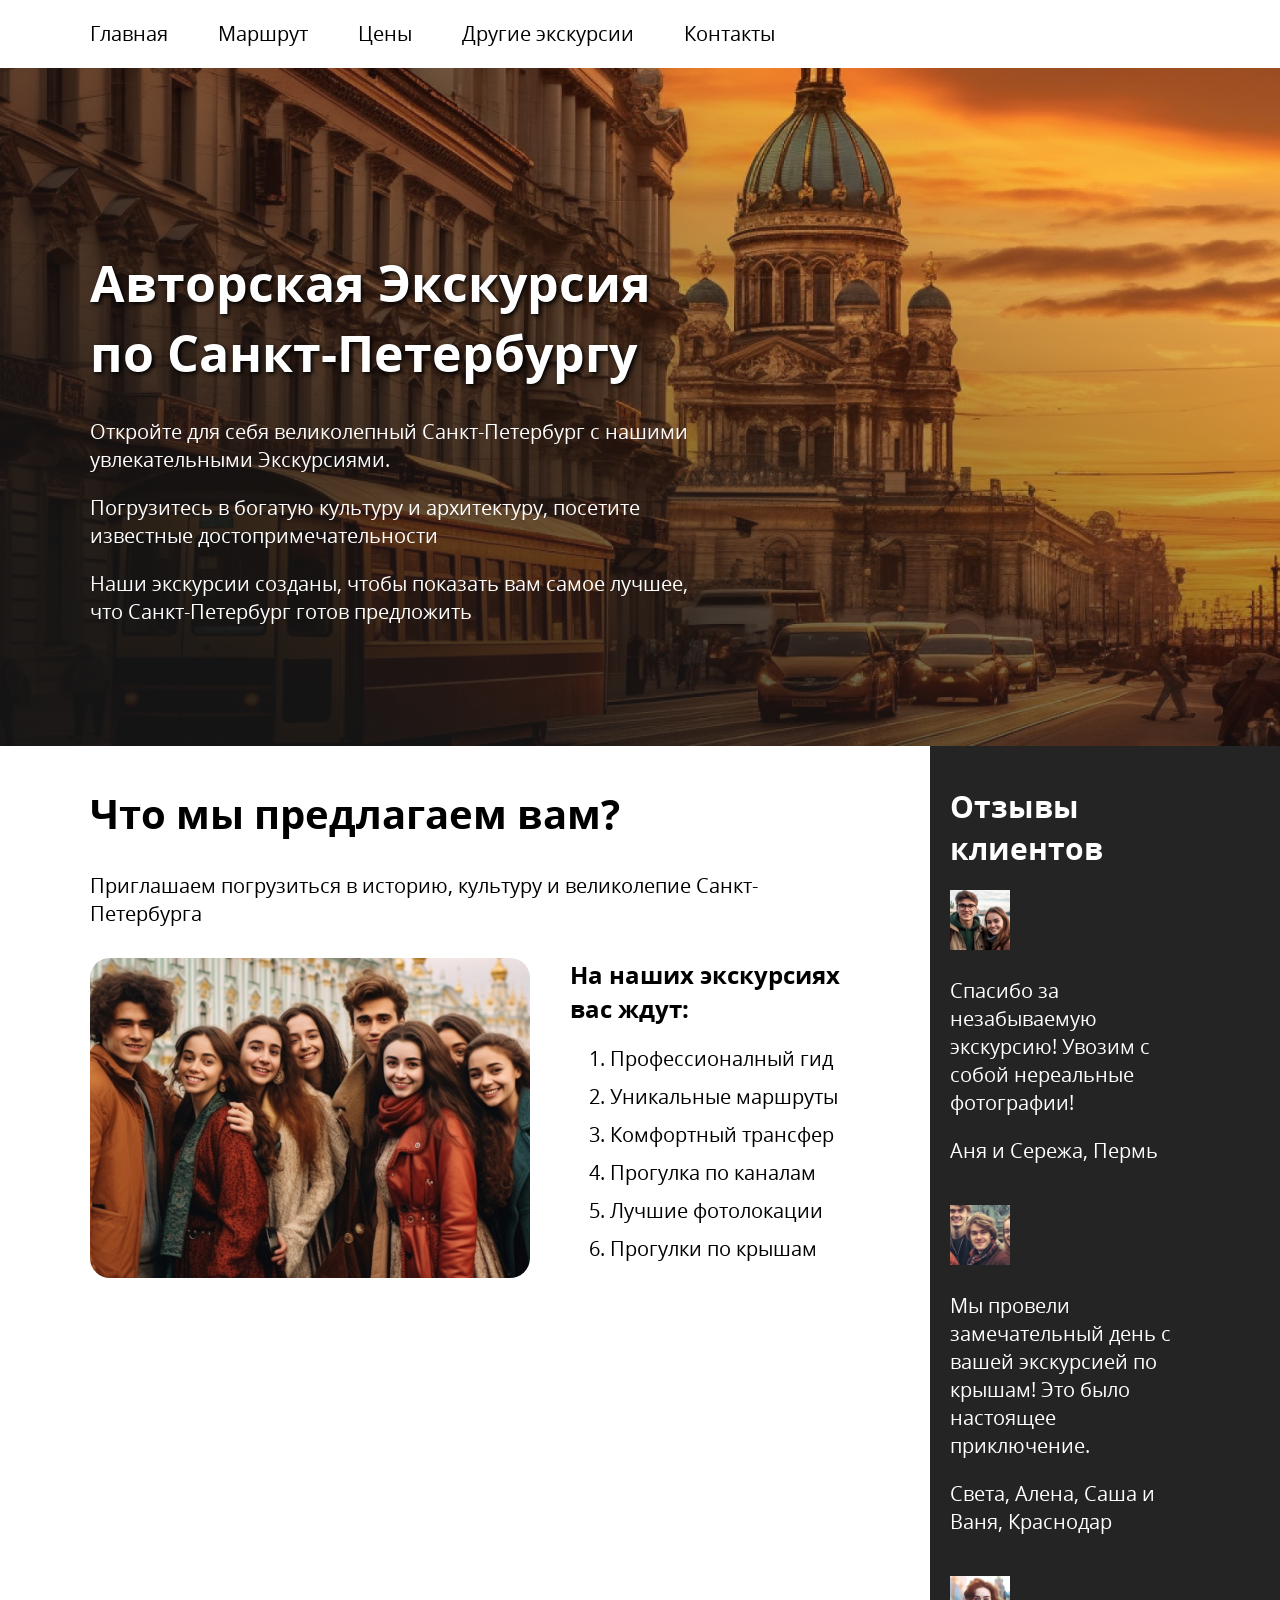
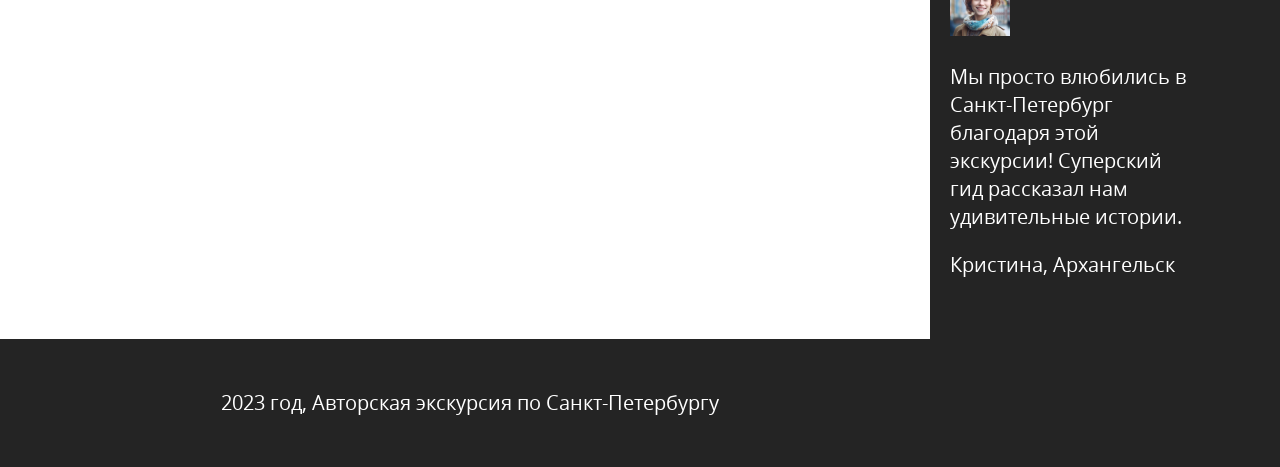
==== docs/index.html @ 26b2e21f "Update index.html" ====
<!DOCTYPE html>
<html lang="ru" class="page">
<head>
  <meta charset="utf-8">
  <meta name="viewport" content="width=device-width, initial-scale=1.0">
  <title>Авторская экскурсия по Санкт-Петербургу</title>
  <link rel="stylesheet" href="./excursion.css">
</head>

<body class="page-body">
  <header class="page-header">
    <div class="container">
      <nav class="navbar">
        <ul class="navbar-list">
          <li class="navbar-item">
            <a class="navbar-link" href="index.html">Главная</a>
          </li>
          <li class="navbar-item">
            <a class="navbar-link" href="route.html">Маршрут</a>
          </li>
          <li class="navbar-item">
            <a class="navbar-link" href="prices.html">Цены</a>
          </li>
          <li class="navbar-item">
            <a class="navbar-link" href="excursions.html">Другие экскурсии</a>
          </li>
          <li class="navbar-item">
            <a class="navbar-link" href="contacts.html">Контакты</a>
          </li>
        </ul>
      </nav>
    </div>
  </header>

  <main>
    <section id="intro" class="intro">
      <div class="container">
        <div class="intro-content">
          <h1 class="intro-title">Авторская Экскурсия по Санкт-Петербургу</h1>
          <div class="intro-text-wrapper">
            <p>Откройте для себя великолепный Санкт-Петербург с нашими увлекательными Экскурсиями.</p>
            <p>Погрузитесь в богатую культуру и архитектуру, посетите известные достопримечательности</p>
            <p>Наши экскурсии созданы, чтобы показать вам самое лучшее, что Санкт-Петербург готов предложить</p>
          </div>
        </div>
      </div>  
    </section>
    
    <div class="page-content">
      <div class="container">
        <div class="page-main-column">
          <!-- Блок: Что мы предлагаем вам? -->
          <section class="page-section program" id="program">
            <h2 class="program-title">Что мы предлагаем вам?</h2>
            <div class="program-text-wrapper">
              <p>Приглашаем погрузиться в историю, культуру и великолепие Санкт-Петербурга</p>
            </div>  
            <div class="program-row">      
              <div class="program-left">
                <div class="program-image-wraper">
                  <img class="program-image" src="images/program.jpg" alt="Молодые люди позируют и улыбаются на фоне Эрмитажа, Санкт-Петербург" width="440" height="321">
                </div>
              </div>
              <div class="program-right">
                <h3 class="program-subtitle">На наших экскурсиях <br> вас ждут:</h3>
                <ol class="program-list">
                  <li>Профессионалный гид</li>
                  <li>Уникальные маршруты</li>
                  <li>Комфортный трансфер</li>
                  <li>Прогулка по каналам</li>
                  <li>Лучшие фотолокации</li>
                  <li>Прогулки по крышам</li>
                </ol>
              </div>
            </div>
          </section>
        </div>
        
        <aside class="sidebar">
          <h2 class="sidebar-title">Отзывы клиентов</h2>
          <ul class="sidebar-list">
            <li>
              <div class="reviews-item-sidebar">
                <div class="reviews-item-sidebar-image">
                  <img src="images/reviews-1.jpg" alt="Аня и Сережа" width="60" height="60">
                </div>
                <div class="reviews-item-sidebar-content">
                  <p class="reviews-sidebar-text">Спасибо за незабываемую экскурсию! Увозим с собой нереальные фотографии!</p>
                  <p class="reviews-sidebar-author">Аня и Сережа, Пермь</p>
                </div>
              </div>
            </li>
            <li>
              <div class="reviews-item-sidebar">
                <div class="reviews-item-sidebar-image">
                  <img src="images/reviews-2.jpg" alt="Света, Алена, Саша и Ваня" width="60" height="60">
                </div>
                <div class="reviews-item-sidebar-content">
                  <p class="reviews-sidebar-text">Мы провели замечательный день с вашей экскурсией по крышам! Это было настоящее приключение.</p>
                  <p class="reviews-sidebar-author">Света, Алена, Саша и Ваня, Краснодар</p>
                </div>
              </div>
            </li>
            <li>
              <div class="reviews-item-sidebar">
                <div class="reviews-item-sidebar-image">
                  <img src="images/reviews-3.jpg" alt="Кристина" width="60" height="60">
                </div>
                <div class="reviews-item-sidebar-content">
                  <p class="reviews-sidebar-text">Мы просто влюбились в Санкт-Петербург благодаря этой экскурсии! Суперский гид рассказал нам удивительные истории.</p>
                  <p class="reviews-sidebar-author">Кристина, Архангельск</p>
                </div>
              </div>
            </li>
          </ul>
        </aside>
      </div>
    </div>
  </main>
  
  <footer class="page-footer">
    <div class="container">
      <p class="copyright">2023 год, Авторская экскурсия по Санкт-Петербургу</p>
    </div>
  </footer>
</body>
</html>
---- docs/excursion.css ----
@font-face {
    font-family: "Open Sans";
    font-style: normal;
    font-weight: 400;
    font-display: swap;
    src: url("./шрифты/OpenSans-Regular.woff") format(woff);
}

@font-face {
    font-family: "Open Sans";
    font-style: normal;
    font-weight: 700;
    font-display: swap;
    src: url("./шрифты/OpenSans-Bold.woff") format(woff);
}


.page {
    height: 100%;
}

.page-body {
    min-height: 100%;
    margin: 0;
    font-family: "Open Sans", sans-serif;
    font-size: 20px;
    line-height: 1.4;
    color: #000;
}

.container {
    width: 1200px;
    margin: 0 auto;
    padding: 0 50px;
    box-sizing: border-box;
}


.page-header {
    padding: 20px 0;
}


.navbar-list {
    display: flex;
    align-items: center;
    flex-wrap: wrap;
    margin: 0;
    padding: 0;
    list-style: none;
}

.navbar-item:not(:last-child) {
    margin-right: 50px;
}

.navbar-link {
    color: #000000;
    text-decoration: none;
}

.navbar-link:hover {
    opacity: 0.5;
}

.intro{
    min-height: 610px;
    background-image: url("./images/intro.png");
    background-size: cover;
    background-position: center;
    background-color: #242424;
    color: #fff;
    padding-top: 180px;
    padding-bottom: 120px;
    box-sizing: border-box;
}

.intro .container {
    padding-right: 550px;
}

.intro-title{
    margin: 0;
    margin-bottom: 30px;
    font-size: 50px;
    font-weight: bold;
    text-shadow: 2px 2px 4px #000000;
}

.intro-text-wrapper p{
    margin: 0;
}

.intro-text-wrapper p:not(:last-child) {
    margin-bottom: 20px;
}

.page-content{
    background-image: linear-gradient(90deg, #fff 50%, #242424 50%);
}

.page-content.container {
    display: grid;
    grid-template-columns: 1fr 260px;
}

.page-main-column {
    background-color: #fff;
}

.page-section {
    position: relative;
    padding: 40px 80px 40px 0;
}

.page-section-with-bg::before {
    content: "";
    position: absolute;
    top: 0;
    right: 0;
    bottom: 0;
    width: 9999px;
    background-color: #f2f2f2;

}

.program-title{
    margin: 0;
    margin-bottom: 30px;
    font-size: 40px;
    font-weight: 700;
}

.program-text-wrapper p{ 
    margin: 0;
}

.program-text-wrapper p:not(:last-child) {
    margin-bottom: 10px;
}

.program-row {
    display: grid;
    grid-template-columns: 440px 1fr;
    gap: 40px;
    margin-top: 30px;
}

.program-image-wraper{
    width: 100%;
    height: 320px;
    border-radius: 20px; 
    overflow: hidden;
}

.program-image{
    display: block;
    width: 100%;
    height: 100%;
    object-fit: cover;
}

.program-subtitle{
    margin: 0;
    margin-bottom: 20px;
    font-size: 24px;
}

.program-list {
    margin: 0;
}

.program-list li {
    margin-bottom: 10px;
}

.auditory {
    position: relative;
    background-color: #f2f2f2;
}

.auditory.content {
    position: relative;
    z-index: 1;
}

.auditory-title{
    margin: 0;
    margin-bottom: 30px;
    font-size: 40px;
    font-weight: 700;
}

.auditory-top {
    display: grid;
    grid-template-columns: repeat(3,1fr);
    gap: 20px;
}

.auditory-image-wrapper {
    height: 160px;
    border-radius: 20px;
    overflow: hidden;
}

.auditory-image{
    display: block;
    width: 100%;
    height: 100%;
    object-fit: cover;
}

.auditory-bottom {
    margin-top: 30px;
}

.auditory-list {
    margin: 0;
    display: grid;
    grid-template-columns: 1fr 1fr;
    row-gap: 5px;
    column-gap: 20px;
}

.price-title{
    margin: 0;
    margin-bottom: 30px;
    font-size: 40px;
    font-weight: 700;
}


.prices-text-wrapper p{
    margin: 0;
}

.prices-text-wrapper p:not(:last-child) {
    margin-bottom: 10px;
}

.prices-table {
    width: 100%; 
    margin-top: 30px;
    border-collapse: collapse;
}

.prices-table th{
    padding: 20px;
    background-color: #242424;
    font-weight: 700;
    color: #fff;
    text-align: left;
}

.prices-table td{
    padding: 20px;
    font-size: 16px;
}

.prices-table tr:nth-child(odd) td{
    background-color: #f2f2f2;
}

.prices-table th:first-child,
.prices-table td:first-child {
    border-radius: 15px 0 0 15px;
}

.prices-table th:last-child,
.prices-table td:last-child{
    border-radius: 0 15px 15px 0;
}

.prices-caption{
    margin-top: 10px;
    font-size: 14px;
    color: #9d9d9d;
}

.services-content {
    position: relative;
    z-index: 1;
}

.service-title{
    margin: 0;
    margin-bottom: 30px;
    font-size: 40px;
    font-weight: 700;
}

.services-text p{
    margin: 0;
}

.services-text p:not(:last-child) {
    margin-bottom: 10px;
}

.service-row{
    display:grid;
    grid-template-columns: 1fr 250px;
    gap: 40px;
    margin-top: 30px;
}

.services-list {
    margin: 0;
    padding: 0;
    list-style-type: none;
}

.service-list label{
    font-size: 16px;
}

.service-right {
    display: flex;
    flex-direction: column;
}

.service-price {
    margin-top: auto;
    padding: 20px;
    border-radius: 15px;
    background-color: #242424;
    color: #fff;
    font-size: 20px;
    font-weight: 700;
    white-space: nowrap;
}

.page-section.reviews {
    padding-bottom: 0;
    margin-bottom: 20px;
}

.reviews-title {
    margin-top: 0px;
    margin-bottom: 30px;
    font-size: 40px;
    font-weight: 700;
}

.reviews-item {
    display: grid;
    grid-template-columns: 150px 1fr;
    gap: 40px;
    padding: 20px 80px 20px 40px;
    border-radius: 20px;
    background-color: #f8f8f8;
}

.reviews-item:not(:last-child) {
    margin-bottom: 20px ;
}

.reviews-item-image-wrapper {
    width: 150px;
    height: 150px;
    border-radius: 50%;
    overflow: hidden;
}

.reviews-item-content {
    align-self: center;
}

.reviews-item-img{
    display: block;  
    width: 100%;
    height: 100%;
    object-fit: cover;
}

.reviews-item-text-wrapper {
    margin: 16px;
}

.reviews-item-text-wrapper p{
    margin: 0;
}

.reviews-item-text-wrapper p:not(:last-child) {
    margin-bottom: 10px;
}

.reviews-item-author {
    margin-top: 20px;
    font-size: 16px;
}

.page-section.contacts {
    padding-top: 0;
    padding-bottom: 80px;
}

.contacts-content {
    padding: 20px 280px 20px 40px;
    border-radius: 20px;
    background-color: #f8f8f8;
}

.contacts-text-wrapper {
    font-size: 16px;
}

.contacts-text-wrapper p{
    margin: 0;
}

.contacts-text-wrapper p:not(:last-child) {
    margin-bottom: 10px;
}

.contacts-form-bottom {
    display: flex;
    justify-content: space-between;
    align-items: center;
    margin-top: 30px;
}

.contacts-tariff-label {
    font-weight: 700;
}

.contacts-address {
    margin-top: 40px;
    font: inherit;
}

.contacts-btn {
    position: relative;
    display: flex;
    justify-content: space-between;
    padding: 20px 40px;
    padding-right: 80px;
    border-radius: 15px;
    background-color: #242424;
    color:#fff;
    font-size: 40px;
    font-weight: 700;
    text-decoration: none;
}

.contacts-btn::after {
    content: "";
    position: absolute;
    top: 30px;
    right: 40px;
    width: 40px;
    height: 40px;
    background-image: url(./images/telegram.svg);
    background-repeat: no-repeat;
    background-size: contain;
    background-position: center;
}

.contacts-btn:hover  {
    color:rgba(255,255, 255, 0.5);
}

.contacts-btn:hover::after {
    opacity: 0.5;
}

.sidebar {
    padding: 40px 0 40px 20px ;
    background-color: #242424;
    color:#fff;
}

.sidebar-title {
    margin: 0;
    margin-bottom: 20px;
    font-size: 30px;
    font-weight: 700;
}

.sidebar-list {
    margin: 0;
    padding: 0;
    list-style-type: none;
}

.sidebar li:not(:last-child) {
    margin-bottom: 40px;
}


.card-image-link {
    display: block;
    width: 100%;
    height: 160px;
    border-radius: 20px;
    overflow: hidden;
}

.card-image-link:hover {
    opacity: 0.5;
}

.sidebar-img{
    display: block;
    width: 100%;
    height: 100%;
    object-fit: cover;
}

.card-image-title {
    margin: 0;
    margin-top: 10px;
    font-size: 16px;
    font-weight: 400;
}

.card-image-title a {
    color: inherit;
    text-decoration: none;
}

.card-image-title a:hover {
    opacity: 0.5;
}

.page-footer {
    padding: 30px 0;
    background-color: #242424;
    color: #fff;
}

.page-footer .container {
    padding-right: 390px ;
}

.copyright {
    text-align: center;
}
.page-content .container {
    display: grid;
    grid-template-columns: 1fr 260px;
}

.auditory-content {
    position: relative;
    z-index: 1;
}

.services-row {
    display: grid;
    grid-template-columns: 1fr 250px;
    gap: 40px;
    margin-top: 30px;
}

.services-right {
    display: flex;
    flex-direction: column;
}

.services-price {
    margin-top: auto;
    padding: 20px;
    border-radius: 15px;
    background-color: #242424;
    color: #fff;
    font-size: 20px;
    font-weight: 700;
    white-space: nowrap;
}

.contacts-title {
    margin: 0;
    margin-bottom: 20px;
    font-size: 40px;
    font-weight: 700;
}

/* Стили для блока excursion-route (добавляем!) */
.excursion-route {
    position: relative;
    background-color: #f2f2f2;
}

.excursion-route-content {
    position: relative;
    z-index: 1;
}

.excursion-route-title {
    margin: 0;
    margin-bottom: 30px;
    font-size: 40px;
    font-weight: 700;
}

.excursion-route-description {
    margin-bottom: 30px;
}

.excursion-route-description p {
    margin: 0;
}

.excursion-route-list {
    margin: 0;
    padding-left: 20px;
}

.excursion-route-list li {
    margin-bottom: 15px;
    font-size: 16px;
    line-height: 1.4;
}

.excursion-route-list li strong {
    font-size: 18px;
}
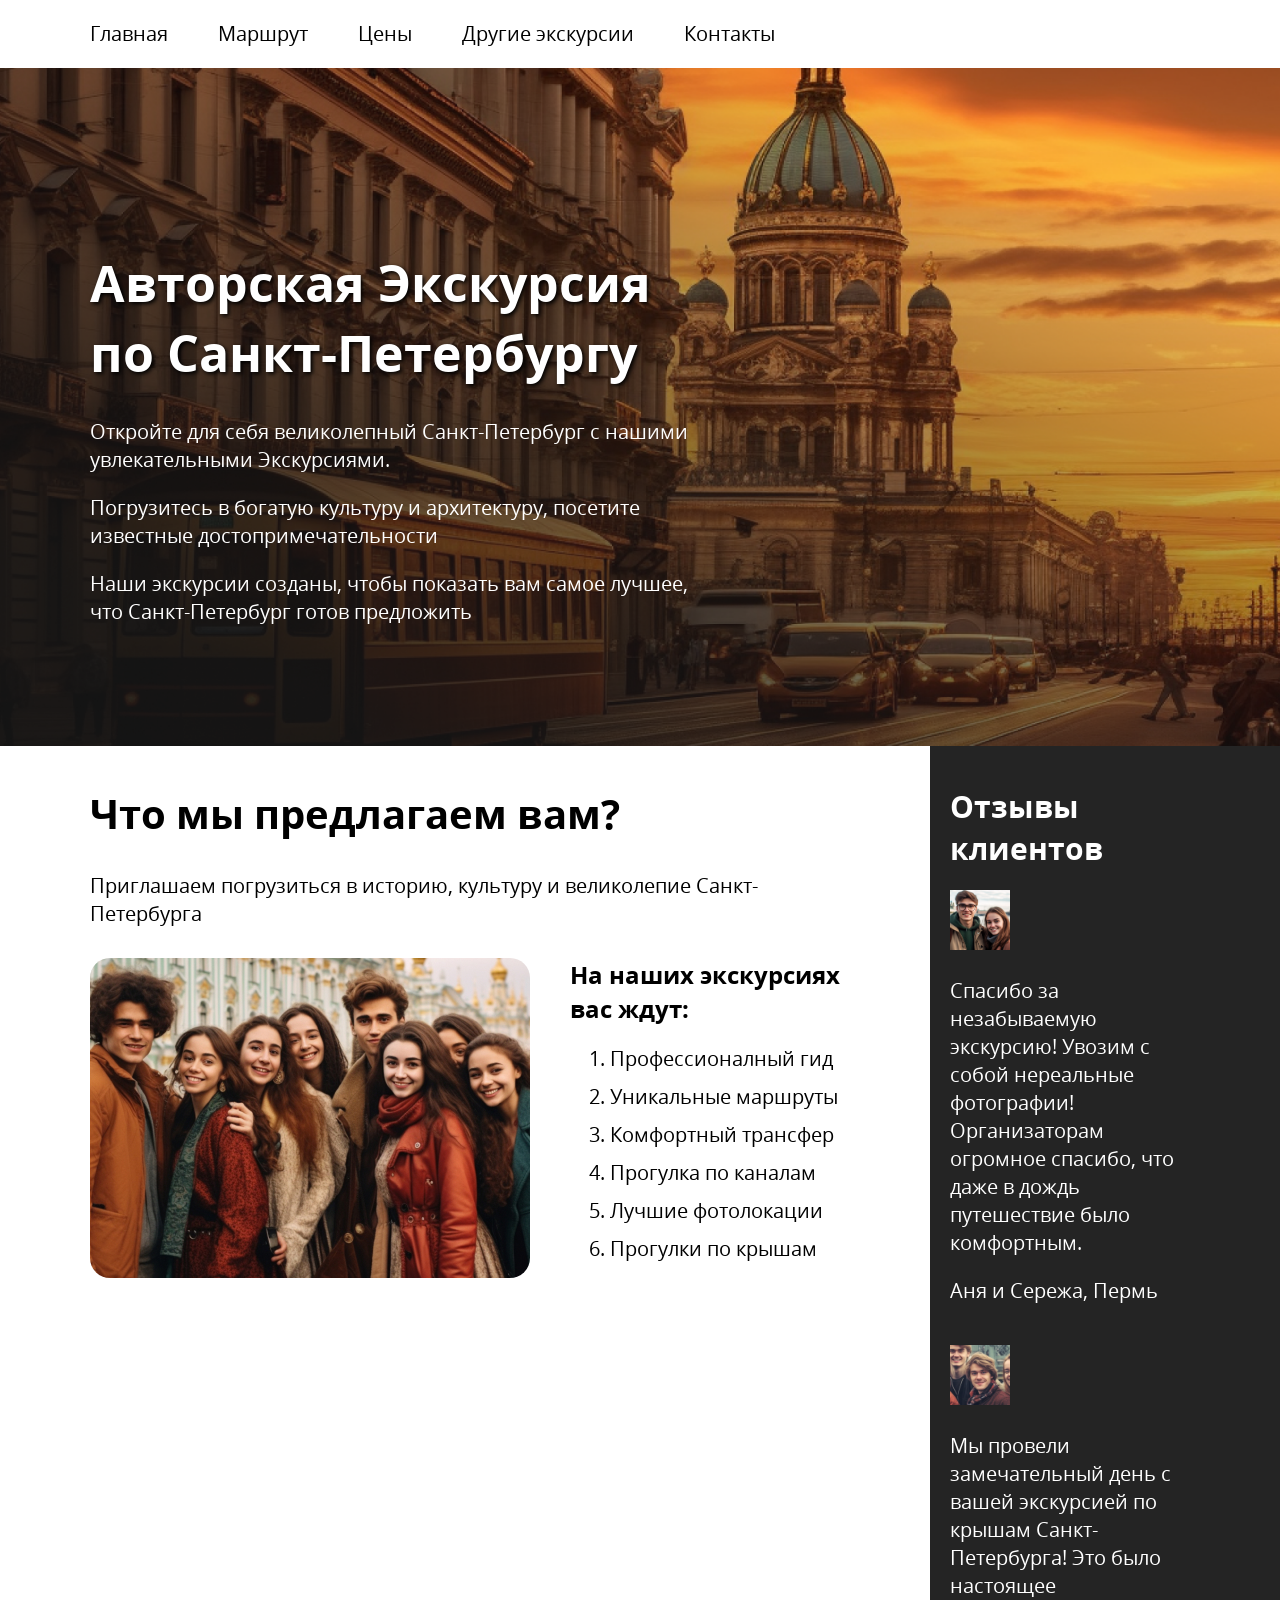
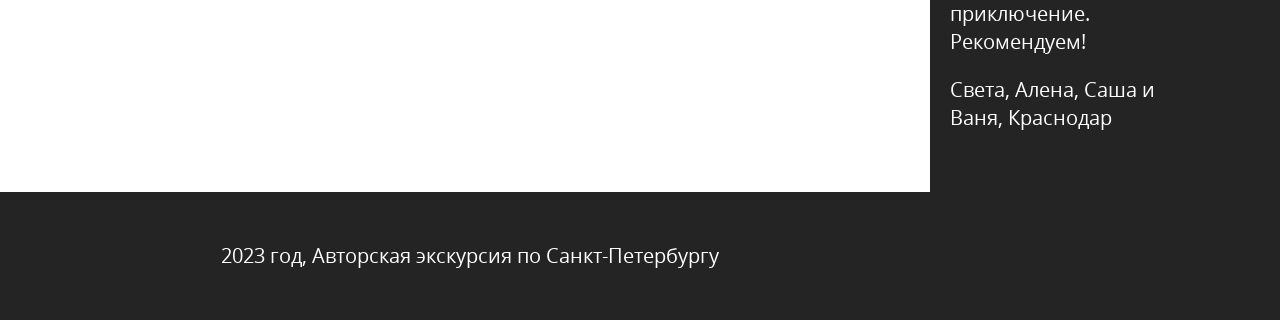
==== commit 31421cab: "Update index.html" ====
--- a/docs/index.html
+++ b/docs/index.html
@@ -49,7 +49,6 @@
     <div class="page-content">
       <div class="container">
         <div class="page-main-column">
-          <!-- Блок: Что мы предлагаем вам? -->
           <section class="page-section program" id="program">
             <h2 class="program-title">Что мы предлагаем вам?</h2>
             <div class="program-text-wrapper">
@@ -85,7 +84,7 @@
                   <img src="images/reviews-1.jpg" alt="Аня и Сережа" width="60" height="60">
                 </div>
                 <div class="reviews-item-sidebar-content">
-                  <p class="reviews-sidebar-text">Спасибо за незабываемую экскурсию! Увозим с собой нереальные фотографии!</p>
+                  <p class="reviews-sidebar-text">Спасибо за незабываемую экскурсию! Увозим с собой нереальные фотографии! Организаторам огромное спасибо, что даже в дождь путешествие было комфортным.</p>
                   <p class="reviews-sidebar-author">Аня и Сережа, Пермь</p>
                 </div>
               </div>
@@ -96,19 +95,8 @@
                   <img src="images/reviews-2.jpg" alt="Света, Алена, Саша и Ваня" width="60" height="60">
                 </div>
                 <div class="reviews-item-sidebar-content">
-                  <p class="reviews-sidebar-text">Мы провели замечательный день с вашей экскурсией по крышам! Это было настоящее приключение.</p>
+                  <p class="reviews-sidebar-text">Мы провели замечательный день с вашей экскурсией по крышам Санкт-Петербурга! Это было настоящее приключение. Рекомендуем!</p>
                   <p class="reviews-sidebar-author">Света, Алена, Саша и Ваня, Краснодар</p>
-                </div>
-              </div>
-            </li>
-            <li>
-              <div class="reviews-item-sidebar">
-                <div class="reviews-item-sidebar-image">
-                  <img src="images/reviews-3.jpg" alt="Кристина" width="60" height="60">
-                </div>
-                <div class="reviews-item-sidebar-content">
-                  <p class="reviews-sidebar-text">Мы просто влюбились в Санкт-Петербург благодаря этой экскурсии! Суперский гид рассказал нам удивительные истории.</p>
-                  <p class="reviews-sidebar-author">Кристина, Архангельск</p>
                 </div>
               </div>
             </li>
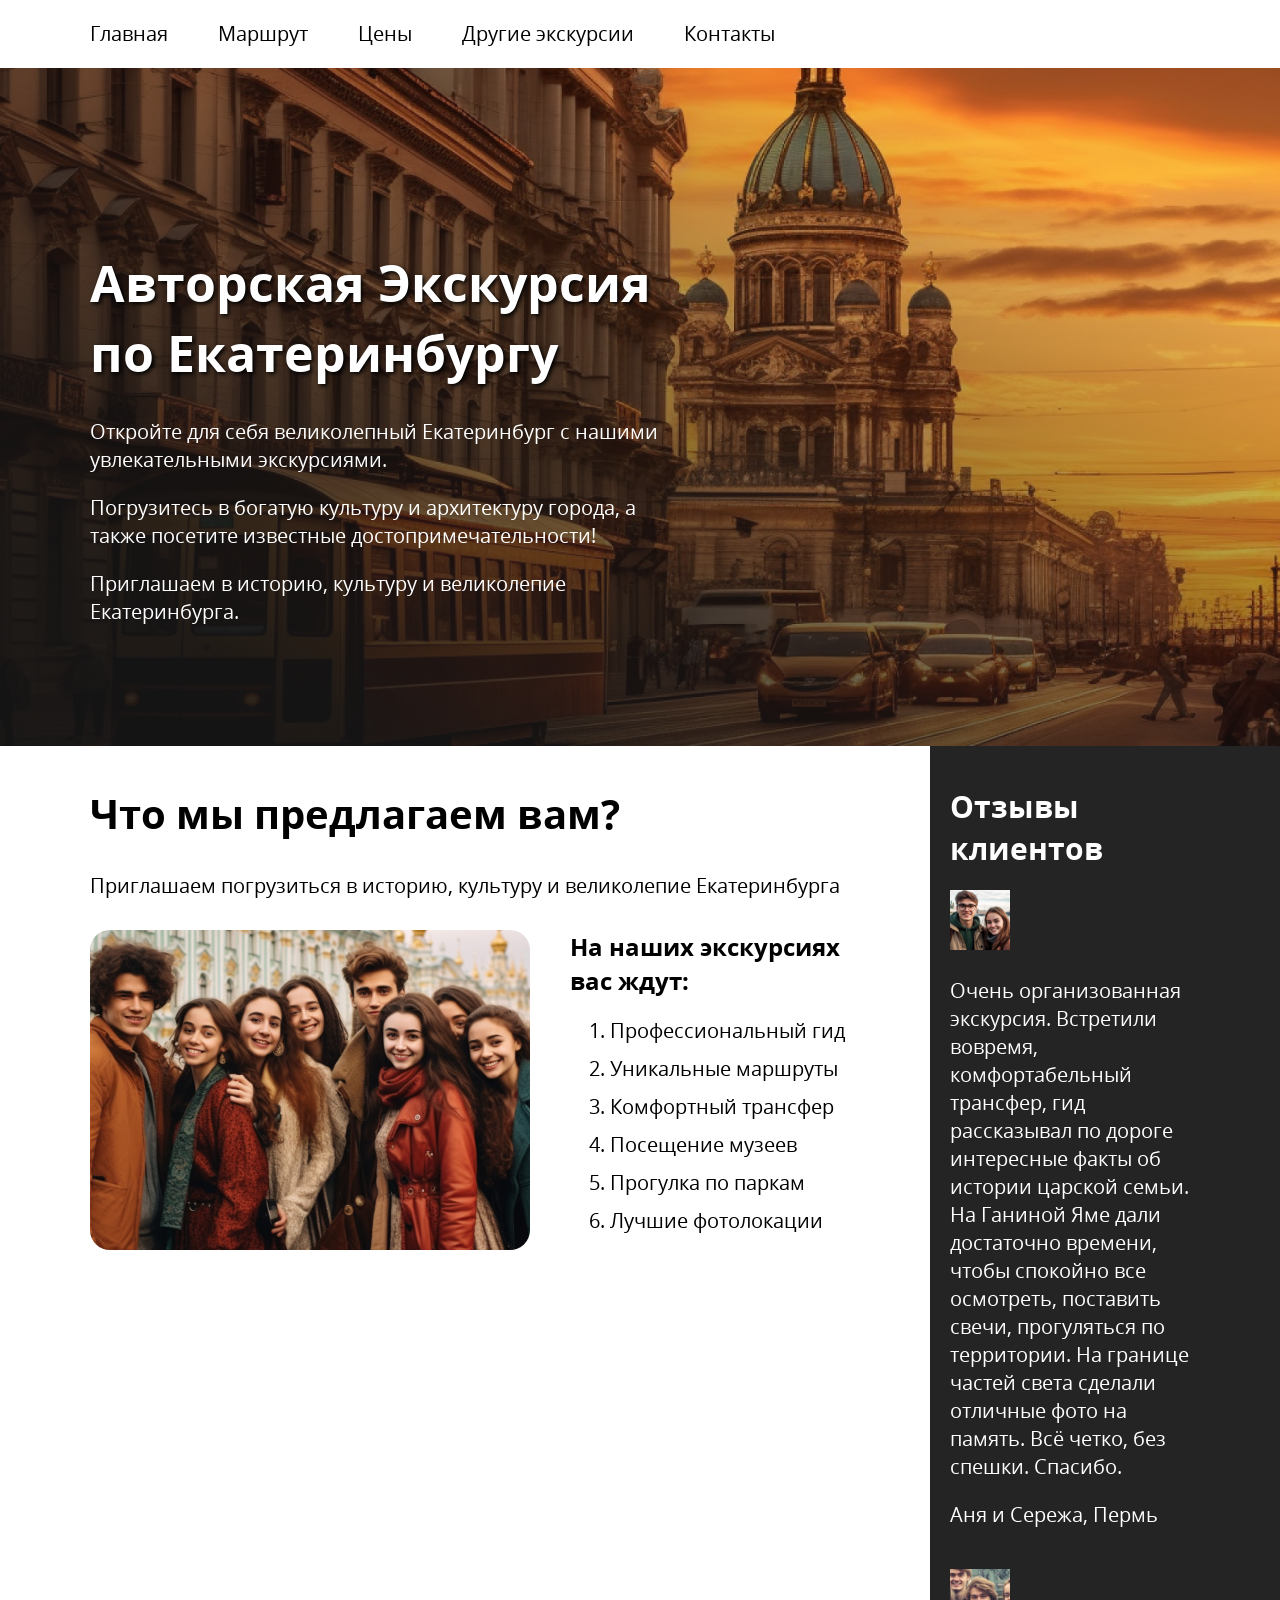
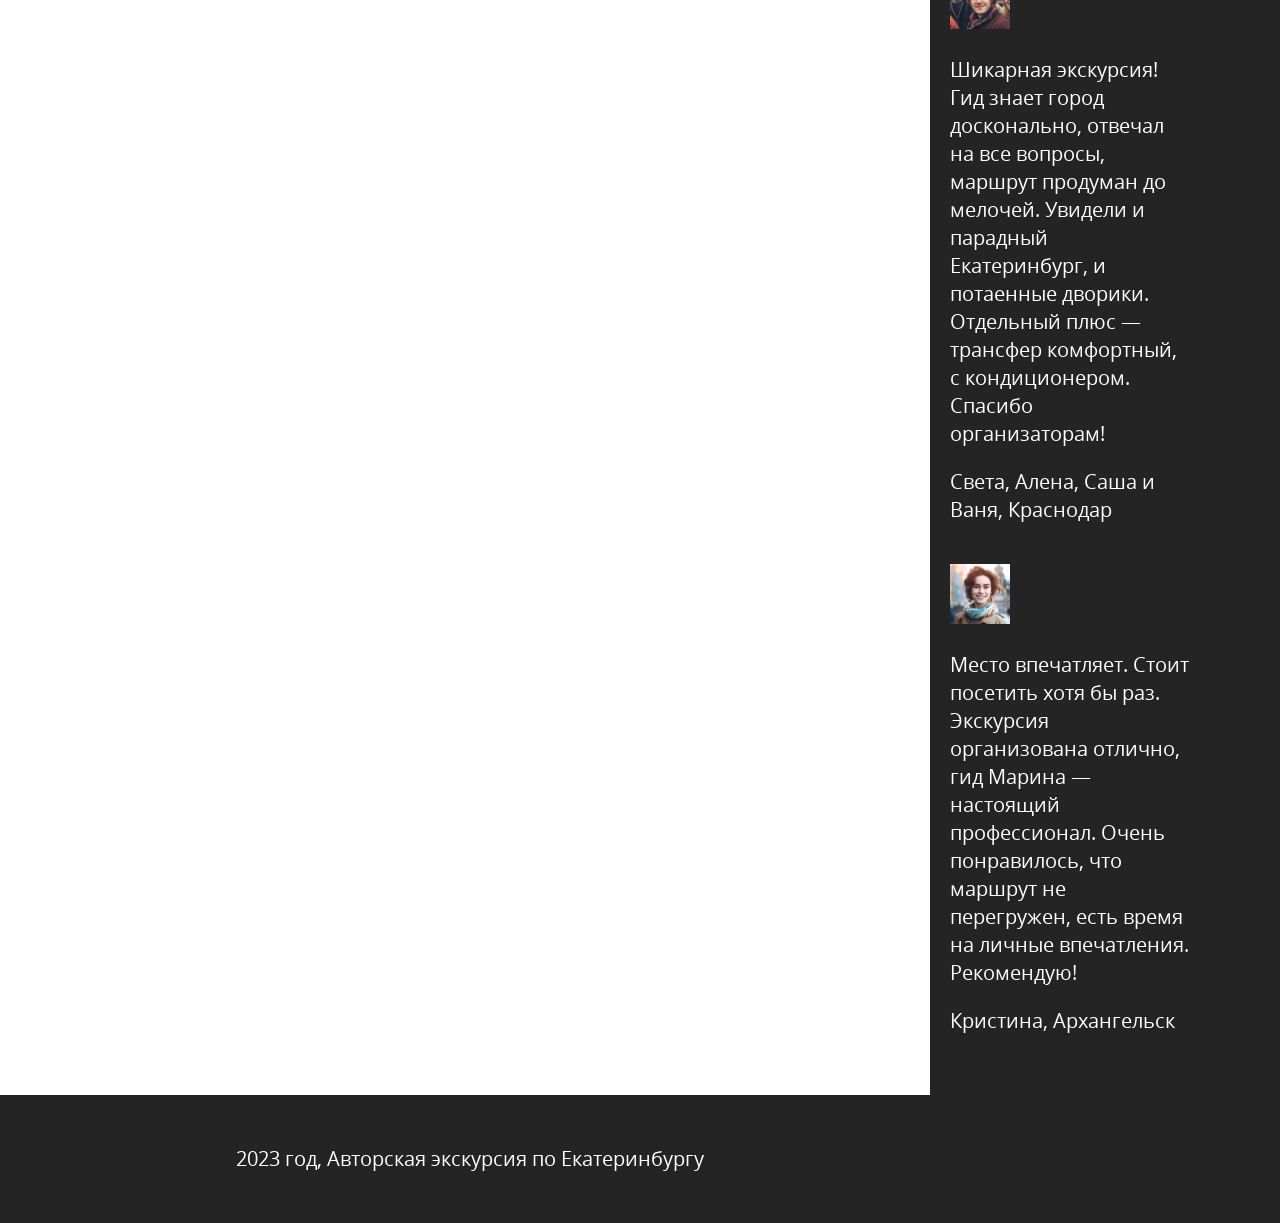
==== commit d0df6d40: "Update index.html" ====
--- a/docs/index.html
+++ b/docs/index.html
@@ -3,7 +3,7 @@
 <head>
   <meta charset="utf-8">
   <meta name="viewport" content="width=device-width, initial-scale=1.0">
-  <title>Авторская экскурсия по Санкт-Петербургу</title>
+  <title>Авторская экскурсия по Екатеринбургу</title>
   <link rel="stylesheet" href="./excursion.css">
 </head>
 
@@ -36,11 +36,11 @@
     <section id="intro" class="intro">
       <div class="container">
         <div class="intro-content">
-          <h1 class="intro-title">Авторская Экскурсия по Санкт-Петербургу</h1>
+          <h1 class="intro-title">Авторская Экскурсия по Екатеринбургу</h1>
           <div class="intro-text-wrapper">
-            <p>Откройте для себя великолепный Санкт-Петербург с нашими увлекательными Экскурсиями.</p>
-            <p>Погрузитесь в богатую культуру и архитектуру, посетите известные достопримечательности</p>
-            <p>Наши экскурсии созданы, чтобы показать вам самое лучшее, что Санкт-Петербург готов предложить</p>
+            <p>Откройте для себя великолепный Екатеринбург с нашими увлекательными экскурсиями.</p>
+            <p>Погрузитесь в богатую культуру и архитектуру города, а также посетите известные достопримечательности!</p>
+            <p>Приглашаем в историю, культуру и великолепие Екатеринбурга.</p>
           </div>
         </div>
       </div>  
@@ -52,23 +52,23 @@
           <section class="page-section program" id="program">
             <h2 class="program-title">Что мы предлагаем вам?</h2>
             <div class="program-text-wrapper">
-              <p>Приглашаем погрузиться в историю, культуру и великолепие Санкт-Петербурга</p>
+              <p>Приглашаем погрузиться в историю, культуру и великолепие Екатеринбурга</p>
             </div>  
             <div class="program-row">      
               <div class="program-left">
                 <div class="program-image-wraper">
-                  <img class="program-image" src="images/program.jpg" alt="Молодые люди позируют и улыбаются на фоне Эрмитажа, Санкт-Петербург" width="440" height="321">
+                  <img class="program-image" src="images/program.jpg" alt="Молодые люди позируют и улыбаются на фоне Екатеринбурга" width="440" height="321">
                 </div>
               </div>
               <div class="program-right">
                 <h3 class="program-subtitle">На наших экскурсиях <br> вас ждут:</h3>
                 <ol class="program-list">
-                  <li>Профессионалный гид</li>
+                  <li>Профессиональный гид</li>
                   <li>Уникальные маршруты</li>
                   <li>Комфортный трансфер</li>
-                  <li>Прогулка по каналам</li>
+                  <li>Посещение музеев</li>
+                  <li>Прогулка по паркам</li>
                   <li>Лучшие фотолокации</li>
-                  <li>Прогулки по крышам</li>
                 </ol>
               </div>
             </div>
@@ -84,7 +84,7 @@
                   <img src="images/reviews-1.jpg" alt="Аня и Сережа" width="60" height="60">
                 </div>
                 <div class="reviews-item-sidebar-content">
-                  <p class="reviews-sidebar-text">Спасибо за незабываемую экскурсию! Увозим с собой нереальные фотографии! Организаторам огромное спасибо, что даже в дождь путешествие было комфортным.</p>
+                  <p class="reviews-sidebar-text">Очень организованная экскурсия. Встретили вовремя, комфортабельный трансфер, гид рассказывал по дороге интересные факты об истории царской семьи. На Ганиной Яме дали достаточно времени, чтобы спокойно все осмотреть, поставить свечи, прогуляться по территории. На границе частей света сделали отличные фото на память. Всё четко, без спешки. Спасибо.</p>
                   <p class="reviews-sidebar-author">Аня и Сережа, Пермь</p>
                 </div>
               </div>
@@ -95,8 +95,19 @@
                   <img src="images/reviews-2.jpg" alt="Света, Алена, Саша и Ваня" width="60" height="60">
                 </div>
                 <div class="reviews-item-sidebar-content">
-                  <p class="reviews-sidebar-text">Мы провели замечательный день с вашей экскурсией по крышам Санкт-Петербурга! Это было настоящее приключение. Рекомендуем!</p>
+                  <p class="reviews-sidebar-text">Шикарная экскурсия! Гид знает город досконально, отвечал на все вопросы, маршрут продуман до мелочей. Увидели и парадный Екатеринбург, и потаенные дворики. Отдельный плюс — трансфер комфортный, с кондиционером. Спасибо организаторам!</p>
                   <p class="reviews-sidebar-author">Света, Алена, Саша и Ваня, Краснодар</p>
+                </div>
+              </div>
+            </li>
+            <li>
+              <div class="reviews-item-sidebar">
+                <div class="reviews-item-sidebar-image">
+                  <img src="images/reviews-3.jpg" alt="Кристина" width="60" height="60">
+                </div>
+                <div class="reviews-item-sidebar-content">
+                  <p class="reviews-sidebar-text">Место впечатляет. Стоит посетить хотя бы раз. Экскурсия организована отлично, гид Марина — настоящий профессионал. Очень понравилось, что маршрут не перегружен, есть время на личные впечатления. Рекомендую!</p>
+                  <p class="reviews-sidebar-author">Кристина, Архангельск</p>
                 </div>
               </div>
             </li>
@@ -108,7 +119,7 @@
   
   <footer class="page-footer">
     <div class="container">
-      <p class="copyright">2023 год, Авторская экскурсия по Санкт-Петербургу</p>
+      <p class="copyright">2023 год, Авторская экскурсия по Екатеринбургу</p>
     </div>
   </footer>
 </body>
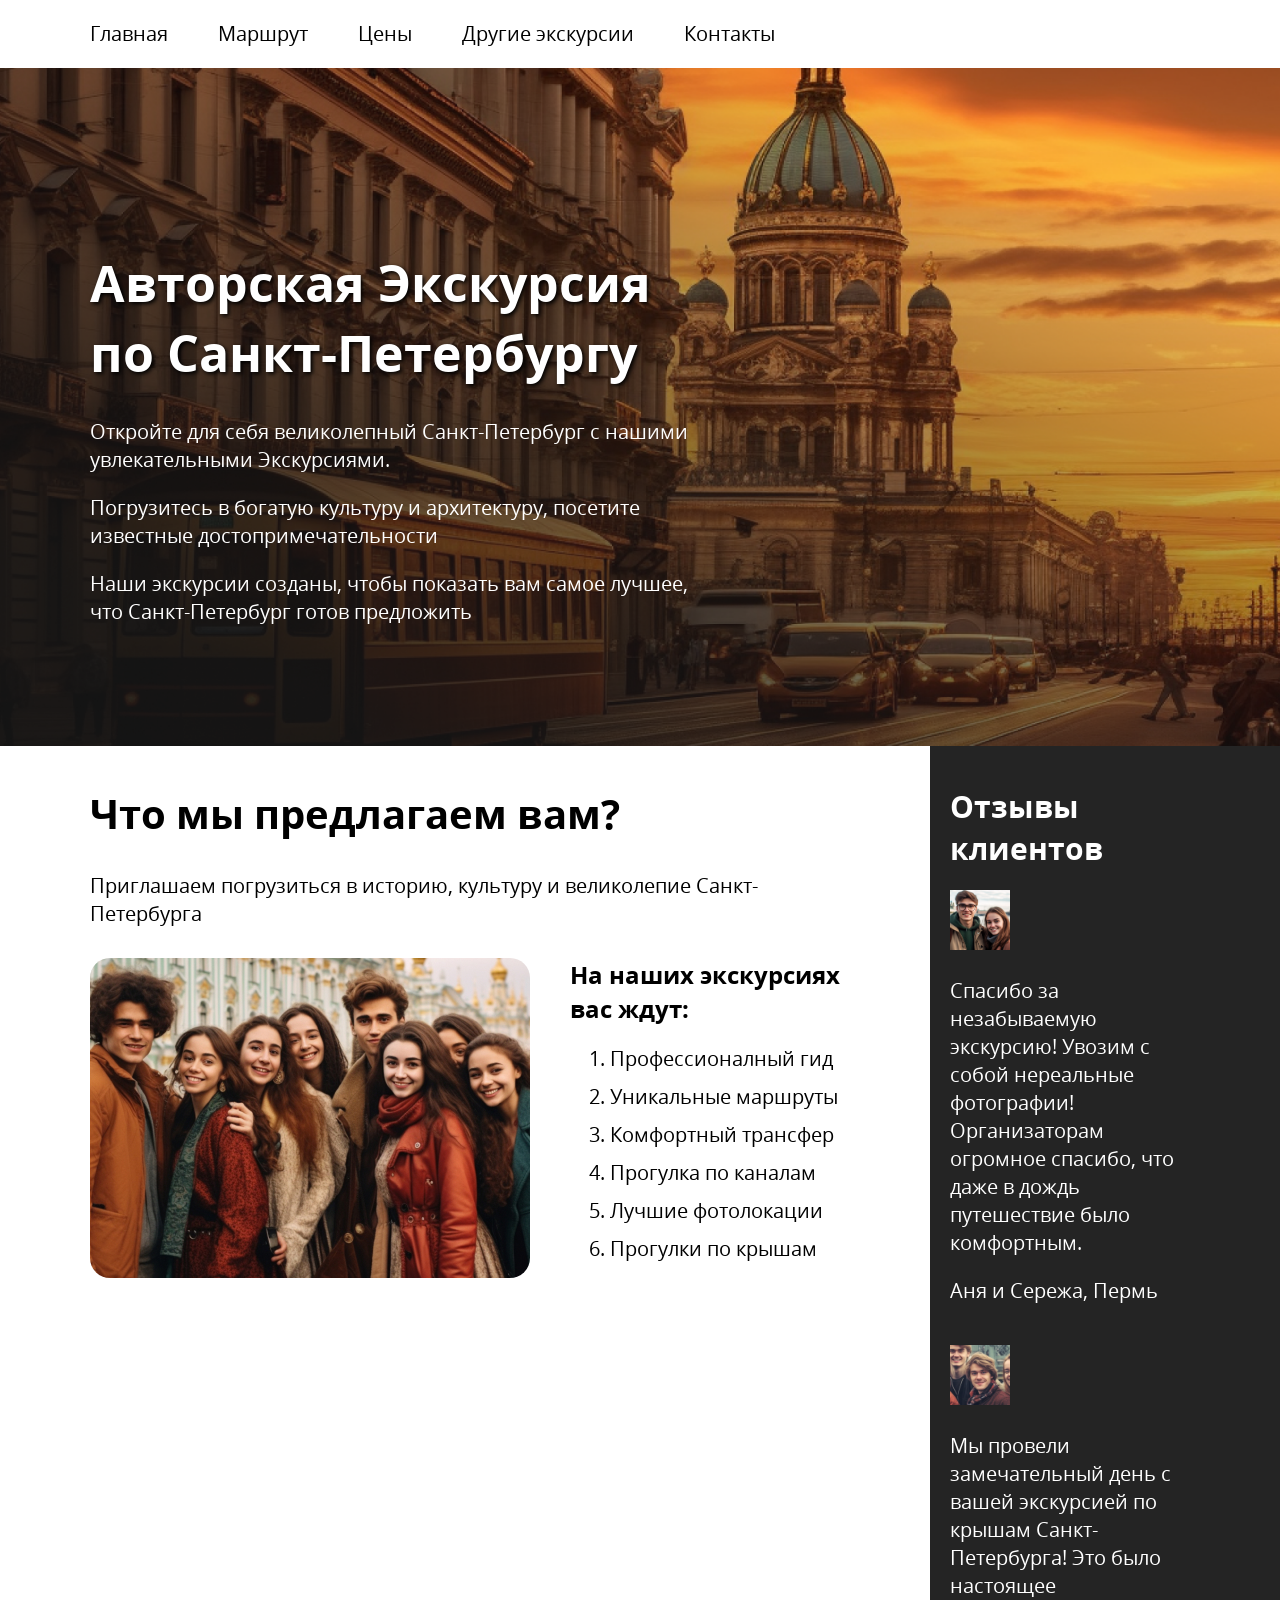
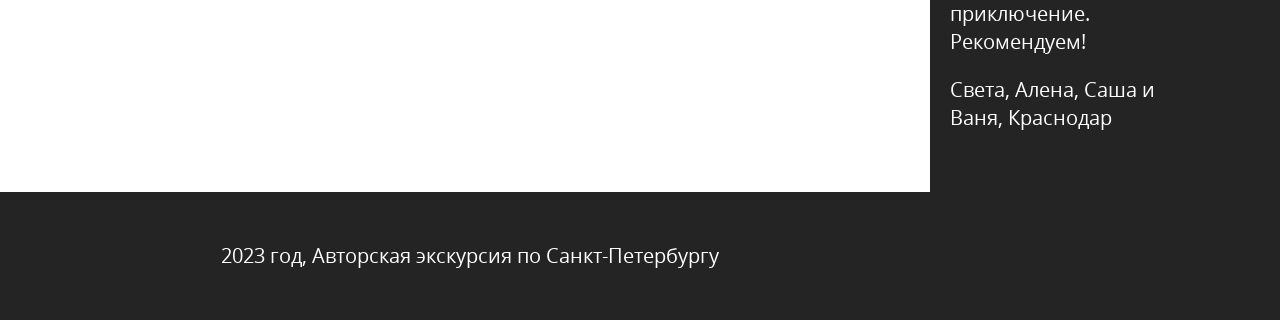
==== commit 76befa99: "Update index.html" ====
--- a/docs/index.html
+++ b/docs/index.html
@@ -3,7 +3,7 @@
 <head>
   <meta charset="utf-8">
   <meta name="viewport" content="width=device-width, initial-scale=1.0">
-  <title>Авторская экскурсия по Екатеринбургу</title>
+  <title>Авторская экскурсия по Санкт-Петербургу</title>
   <link rel="stylesheet" href="./excursion.css">
 </head>
 
@@ -36,11 +36,11 @@
     <section id="intro" class="intro">
       <div class="container">
         <div class="intro-content">
-          <h1 class="intro-title">Авторская Экскурсия по Екатеринбургу</h1>
+          <h1 class="intro-title">Авторская Экскурсия по Санкт-Петербургу</h1>
           <div class="intro-text-wrapper">
-            <p>Откройте для себя великолепный Екатеринбург с нашими увлекательными экскурсиями.</p>
-            <p>Погрузитесь в богатую культуру и архитектуру города, а также посетите известные достопримечательности!</p>
-            <p>Приглашаем в историю, культуру и великолепие Екатеринбурга.</p>
+            <p>Откройте для себя великолепный Санкт-Петербург с нашими увлекательными Экскурсиями.</p>
+            <p>Погрузитесь в богатую культуру и архитектуру, посетите известные достопримечательности</p>
+            <p>Наши экскурсии созданы, чтобы показать вам самое лучшее, что Санкт-Петербург готов предложить</p>
           </div>
         </div>
       </div>  
@@ -52,23 +52,23 @@
           <section class="page-section program" id="program">
             <h2 class="program-title">Что мы предлагаем вам?</h2>
             <div class="program-text-wrapper">
-              <p>Приглашаем погрузиться в историю, культуру и великолепие Екатеринбурга</p>
+              <p>Приглашаем погрузиться в историю, культуру и великолепие Санкт-Петербурга</p>
             </div>  
             <div class="program-row">      
               <div class="program-left">
                 <div class="program-image-wraper">
-                  <img class="program-image" src="images/program.jpg" alt="Молодые люди позируют и улыбаются на фоне Екатеринбурга" width="440" height="321">
+                  <img class="program-image" src="images/program.jpg" alt="Молодые люди позируют и улыбаются на фоне Эрмитажа, Санкт-Петербург" width="440" height="321">
                 </div>
               </div>
               <div class="program-right">
                 <h3 class="program-subtitle">На наших экскурсиях <br> вас ждут:</h3>
                 <ol class="program-list">
-                  <li>Профессиональный гид</li>
+                  <li>Профессионалный гид</li>
                   <li>Уникальные маршруты</li>
                   <li>Комфортный трансфер</li>
-                  <li>Посещение музеев</li>
-                  <li>Прогулка по паркам</li>
+                  <li>Прогулка по каналам</li>
                   <li>Лучшие фотолокации</li>
+                  <li>Прогулки по крышам</li>
                 </ol>
               </div>
             </div>
@@ -84,7 +84,7 @@
                   <img src="images/reviews-1.jpg" alt="Аня и Сережа" width="60" height="60">
                 </div>
                 <div class="reviews-item-sidebar-content">
-                  <p class="reviews-sidebar-text">Очень организованная экскурсия. Встретили вовремя, комфортабельный трансфер, гид рассказывал по дороге интересные факты об истории царской семьи. На Ганиной Яме дали достаточно времени, чтобы спокойно все осмотреть, поставить свечи, прогуляться по территории. На границе частей света сделали отличные фото на память. Всё четко, без спешки. Спасибо.</p>
+                  <p class="reviews-sidebar-text">Спасибо за незабываемую экскурсию! Увозим с собой нереальные фотографии! Организаторам огромное спасибо, что даже в дождь путешествие было комфортным.</p>
                   <p class="reviews-sidebar-author">Аня и Сережа, Пермь</p>
                 </div>
               </div>
@@ -95,19 +95,8 @@
                   <img src="images/reviews-2.jpg" alt="Света, Алена, Саша и Ваня" width="60" height="60">
                 </div>
                 <div class="reviews-item-sidebar-content">
-                  <p class="reviews-sidebar-text">Шикарная экскурсия! Гид знает город досконально, отвечал на все вопросы, маршрут продуман до мелочей. Увидели и парадный Екатеринбург, и потаенные дворики. Отдельный плюс — трансфер комфортный, с кондиционером. Спасибо организаторам!</p>
+                  <p class="reviews-sidebar-text">Мы провели замечательный день с вашей экскурсией по крышам Санкт-Петербурга! Это было настоящее приключение. Рекомендуем!</p>
                   <p class="reviews-sidebar-author">Света, Алена, Саша и Ваня, Краснодар</p>
-                </div>
-              </div>
-            </li>
-            <li>
-              <div class="reviews-item-sidebar">
-                <div class="reviews-item-sidebar-image">
-                  <img src="images/reviews-3.jpg" alt="Кристина" width="60" height="60">
-                </div>
-                <div class="reviews-item-sidebar-content">
-                  <p class="reviews-sidebar-text">Место впечатляет. Стоит посетить хотя бы раз. Экскурсия организована отлично, гид Марина — настоящий профессионал. Очень понравилось, что маршрут не перегружен, есть время на личные впечатления. Рекомендую!</p>
-                  <p class="reviews-sidebar-author">Кристина, Архангельск</p>
                 </div>
               </div>
             </li>
@@ -119,8 +108,8 @@
   
   <footer class="page-footer">
     <div class="container">
-      <p class="copyright">2023 год, Авторская экскурсия по Екатеринбургу</p>
+      <p class="copyright">2023 год, Авторская экскурсия по Санкт-Петербургу</p>
     </div>
   </footer>
 </body>
-</html>
+</html> 
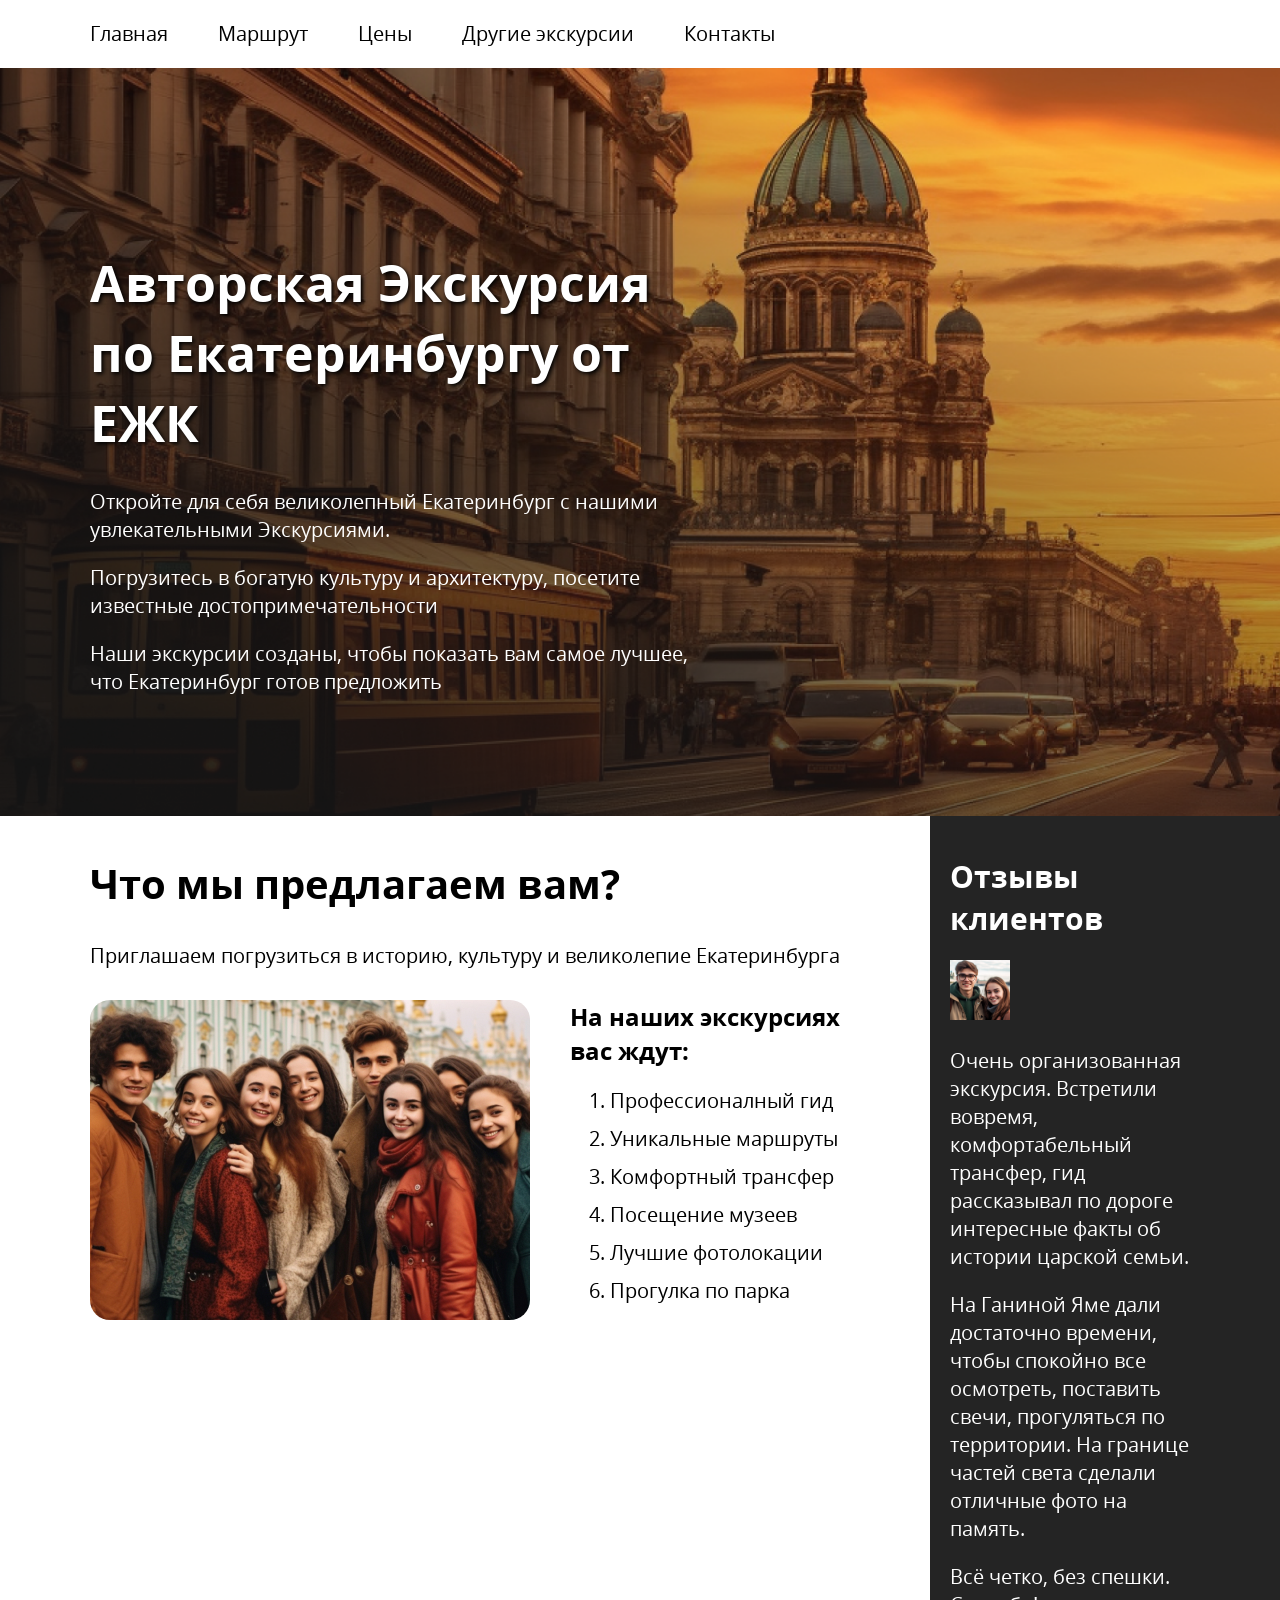
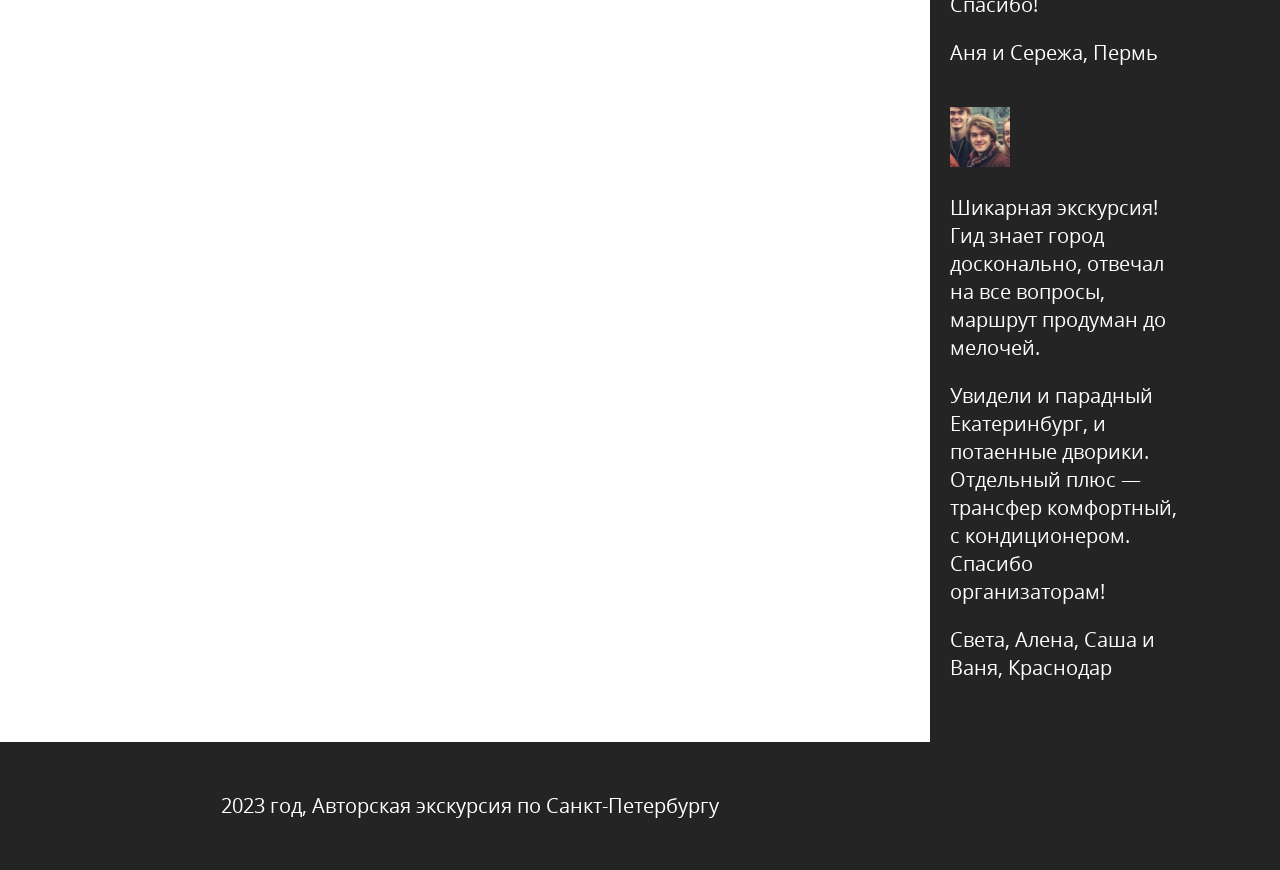
==== commit 599334b2: "Update index.html" ====
--- a/docs/index.html
+++ b/docs/index.html
@@ -3,7 +3,7 @@
 <head>
   <meta charset="utf-8">
   <meta name="viewport" content="width=device-width, initial-scale=1.0">
-  <title>Авторская экскурсия по Санкт-Петербургу</title>
+  <title>Авторская экскурсия по Екатеринбургу</title>
   <link rel="stylesheet" href="./excursion.css">
 </head>
 
@@ -36,11 +36,11 @@
     <section id="intro" class="intro">
       <div class="container">
         <div class="intro-content">
-          <h1 class="intro-title">Авторская Экскурсия по Санкт-Петербургу</h1>
+          <h1 class="intro-title">Авторская Экскурсия по Екатеринбургу от ЕЖК</h1>
           <div class="intro-text-wrapper">
-            <p>Откройте для себя великолепный Санкт-Петербург с нашими увлекательными Экскурсиями.</p>
+            <p>Откройте для себя великолепный Екатеринбург с нашими увлекательными Экскурсиями.</p>
             <p>Погрузитесь в богатую культуру и архитектуру, посетите известные достопримечательности</p>
-            <p>Наши экскурсии созданы, чтобы показать вам самое лучшее, что Санкт-Петербург готов предложить</p>
+            <p>Наши экскурсии созданы, чтобы показать вам самое лучшее, что Екатеринбург готов предложить</p>
           </div>
         </div>
       </div>  
@@ -52,12 +52,12 @@
           <section class="page-section program" id="program">
             <h2 class="program-title">Что мы предлагаем вам?</h2>
             <div class="program-text-wrapper">
-              <p>Приглашаем погрузиться в историю, культуру и великолепие Санкт-Петербурга</p>
+              <p>Приглашаем погрузиться в историю, культуру и великолепие Екатеринбурга</p>
             </div>  
             <div class="program-row">      
               <div class="program-left">
                 <div class="program-image-wraper">
-                  <img class="program-image" src="images/program.jpg" alt="Молодые люди позируют и улыбаются на фоне Эрмитажа, Санкт-Петербург" width="440" height="321">
+                  <img class="program-image" src="images/program.jpg" alt="Молодые люди позируют и улыбаются" width="440" height="321">
                 </div>
               </div>
               <div class="program-right">
@@ -66,9 +66,9 @@
                   <li>Профессионалный гид</li>
                   <li>Уникальные маршруты</li>
                   <li>Комфортный трансфер</li>
-                  <li>Прогулка по каналам</li>
+                  <li>Посещение музеев</li>
                   <li>Лучшие фотолокации</li>
-                  <li>Прогулки по крышам</li>
+                  <li>Прогулка по парка</li>
                 </ol>
               </div>
             </div>
@@ -84,7 +84,9 @@
                   <img src="images/reviews-1.jpg" alt="Аня и Сережа" width="60" height="60">
                 </div>
                 <div class="reviews-item-sidebar-content">
-                  <p class="reviews-sidebar-text">Спасибо за незабываемую экскурсию! Увозим с собой нереальные фотографии! Организаторам огромное спасибо, что даже в дождь путешествие было комфортным.</p>
+                  <p class="reviews-sidebar-text">Очень организованная экскурсия. Встретили вовремя, комфортабельный трансфер, гид рассказывал по дороге интересные факты об истории царской семьи.</p>
+                  <p class="reviews-sidebar-text">На Ганиной Яме дали достаточно времени, чтобы спокойно все осмотреть, поставить свечи, прогуляться по территории. На границе частей света сделали отличные фото на память.</p> 
+                  <p class="reviews-sidebar-text">Всё четко, без спешки. Спасибо!</p>
                   <p class="reviews-sidebar-author">Аня и Сережа, Пермь</p>
                 </div>
               </div>
@@ -95,7 +97,8 @@
                   <img src="images/reviews-2.jpg" alt="Света, Алена, Саша и Ваня" width="60" height="60">
                 </div>
                 <div class="reviews-item-sidebar-content">
-                  <p class="reviews-sidebar-text">Мы провели замечательный день с вашей экскурсией по крышам Санкт-Петербурга! Это было настоящее приключение. Рекомендуем!</p>
+                  <p class="reviews-sidebar-text">Шикарная экскурсия! Гид знает город досконально, отвечал на все вопросы, маршрут продуман до мелочей.</p>
+                  <p class="reviews-sidebar-text">Увидели и парадный Екатеринбург, и потаенные дворики. Отдельный плюс — трансфер комфортный, с кондиционером. Спасибо организаторам!</p>
                   <p class="reviews-sidebar-author">Света, Алена, Саша и Ваня, Краснодар</p>
                 </div>
               </div>
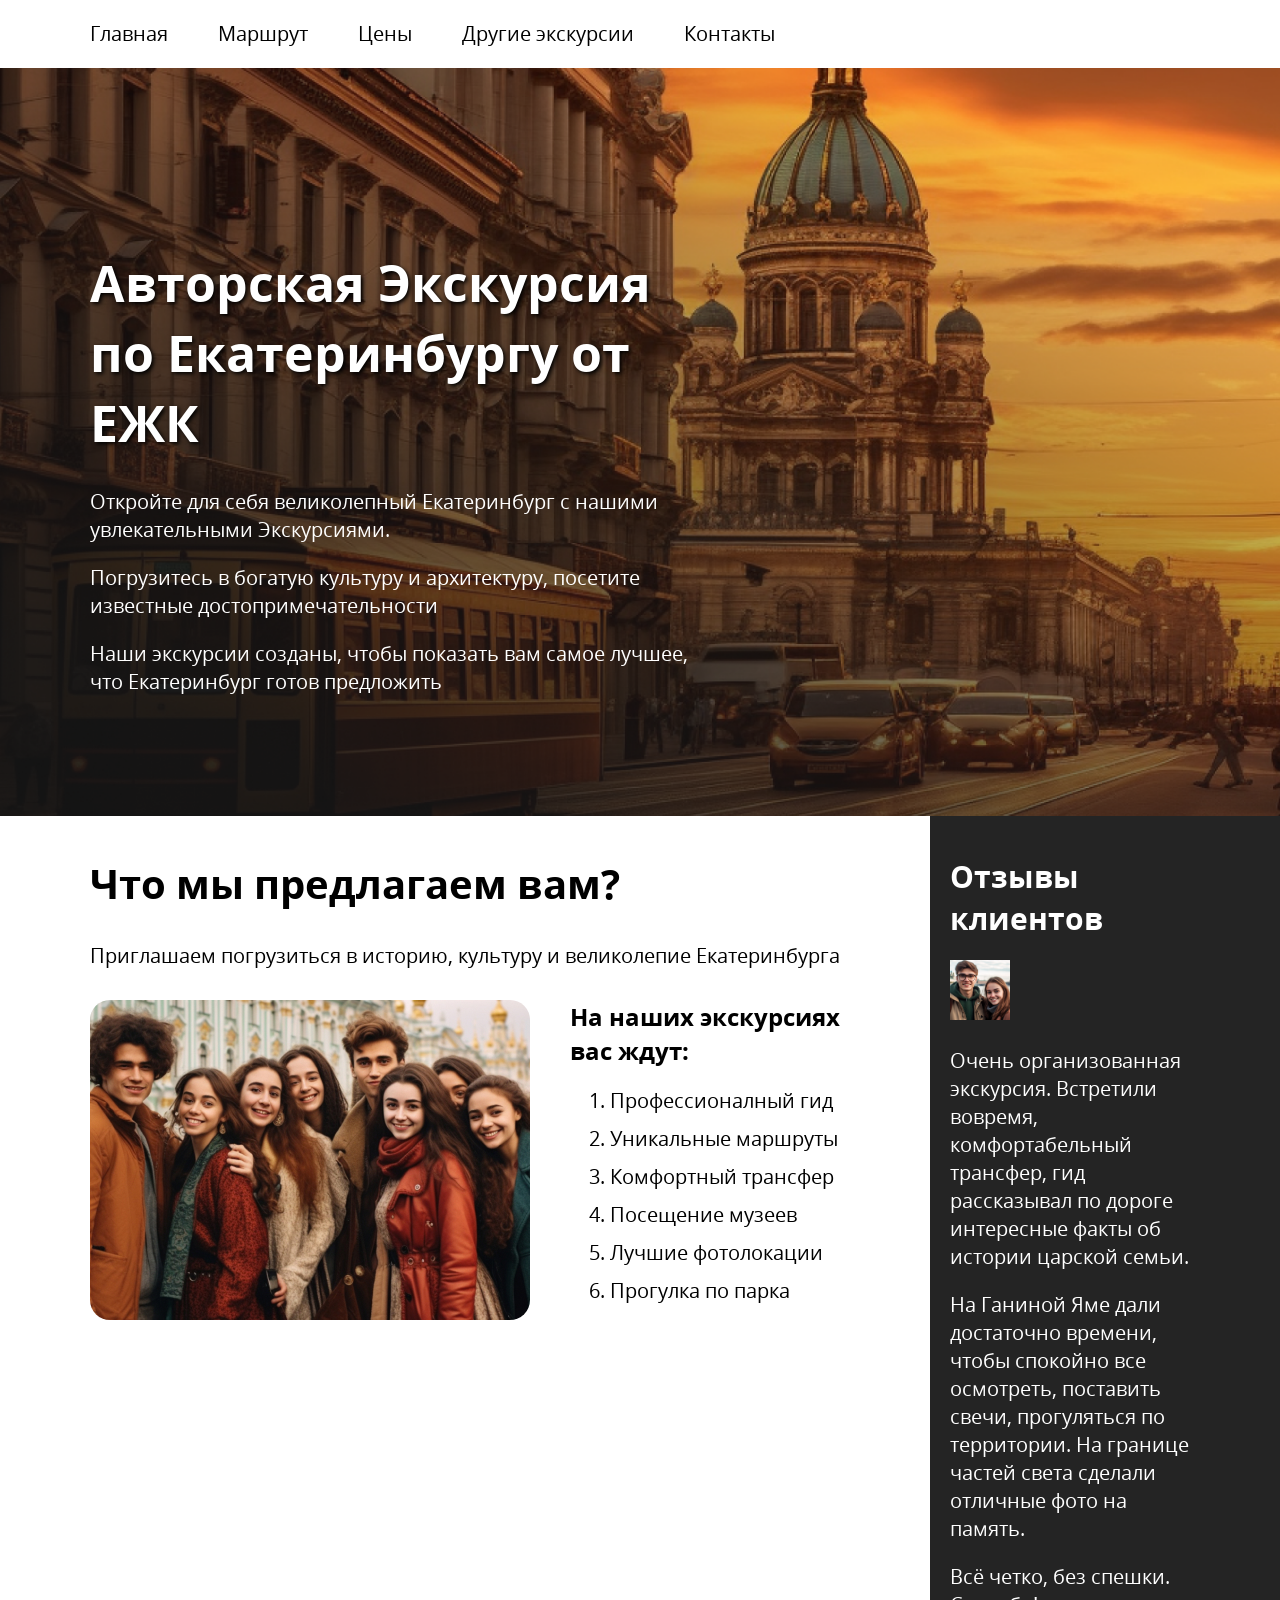
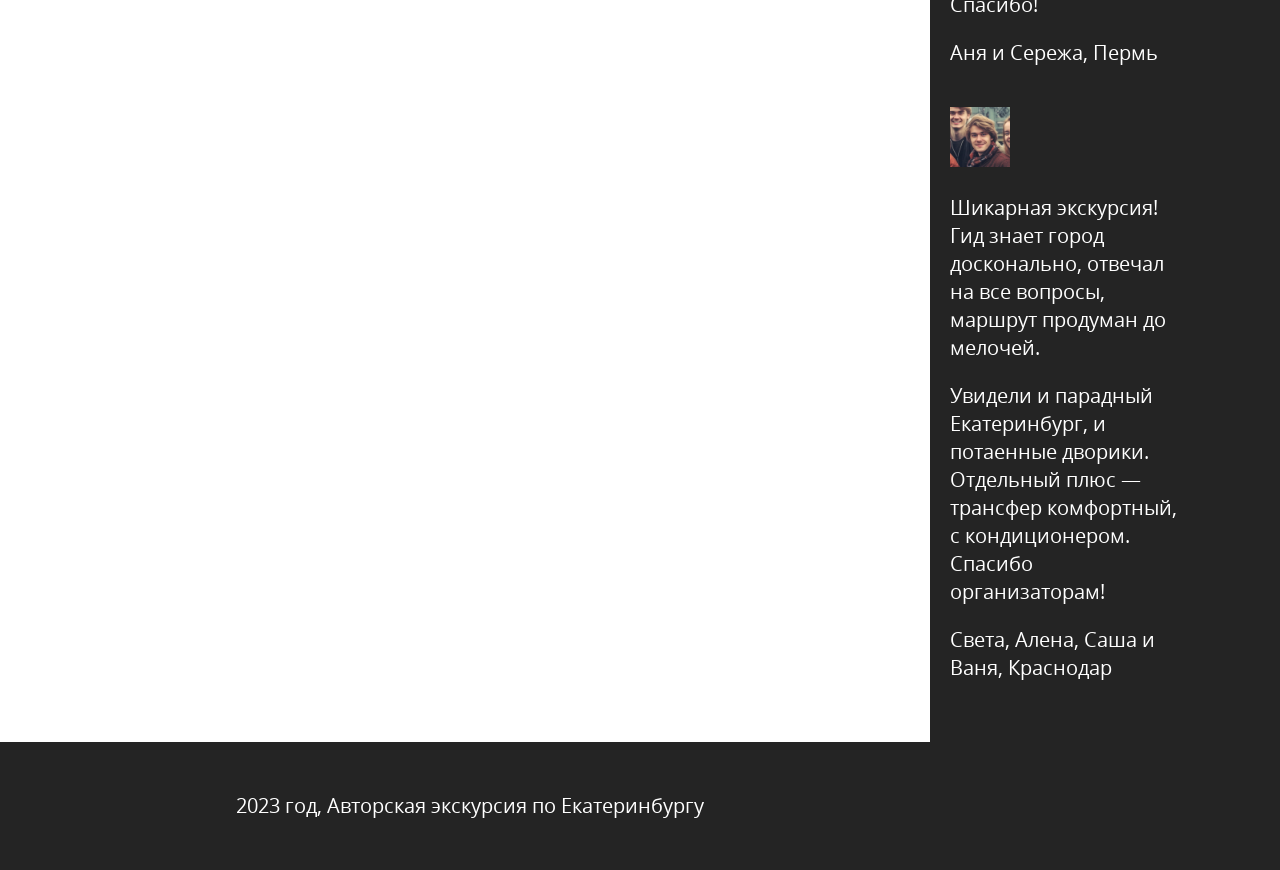
==== commit 55b1bef9: "Update index.html" ====
--- a/docs/index.html
+++ b/docs/index.html
@@ -111,7 +111,7 @@
   
   <footer class="page-footer">
     <div class="container">
-      <p class="copyright">2023 год, Авторская экскурсия по Санкт-Петербургу</p>
+      <p class="copyright">2023 год, Авторская экскурсия по Екатеринбургу</p>
     </div>
   </footer>
 </body>
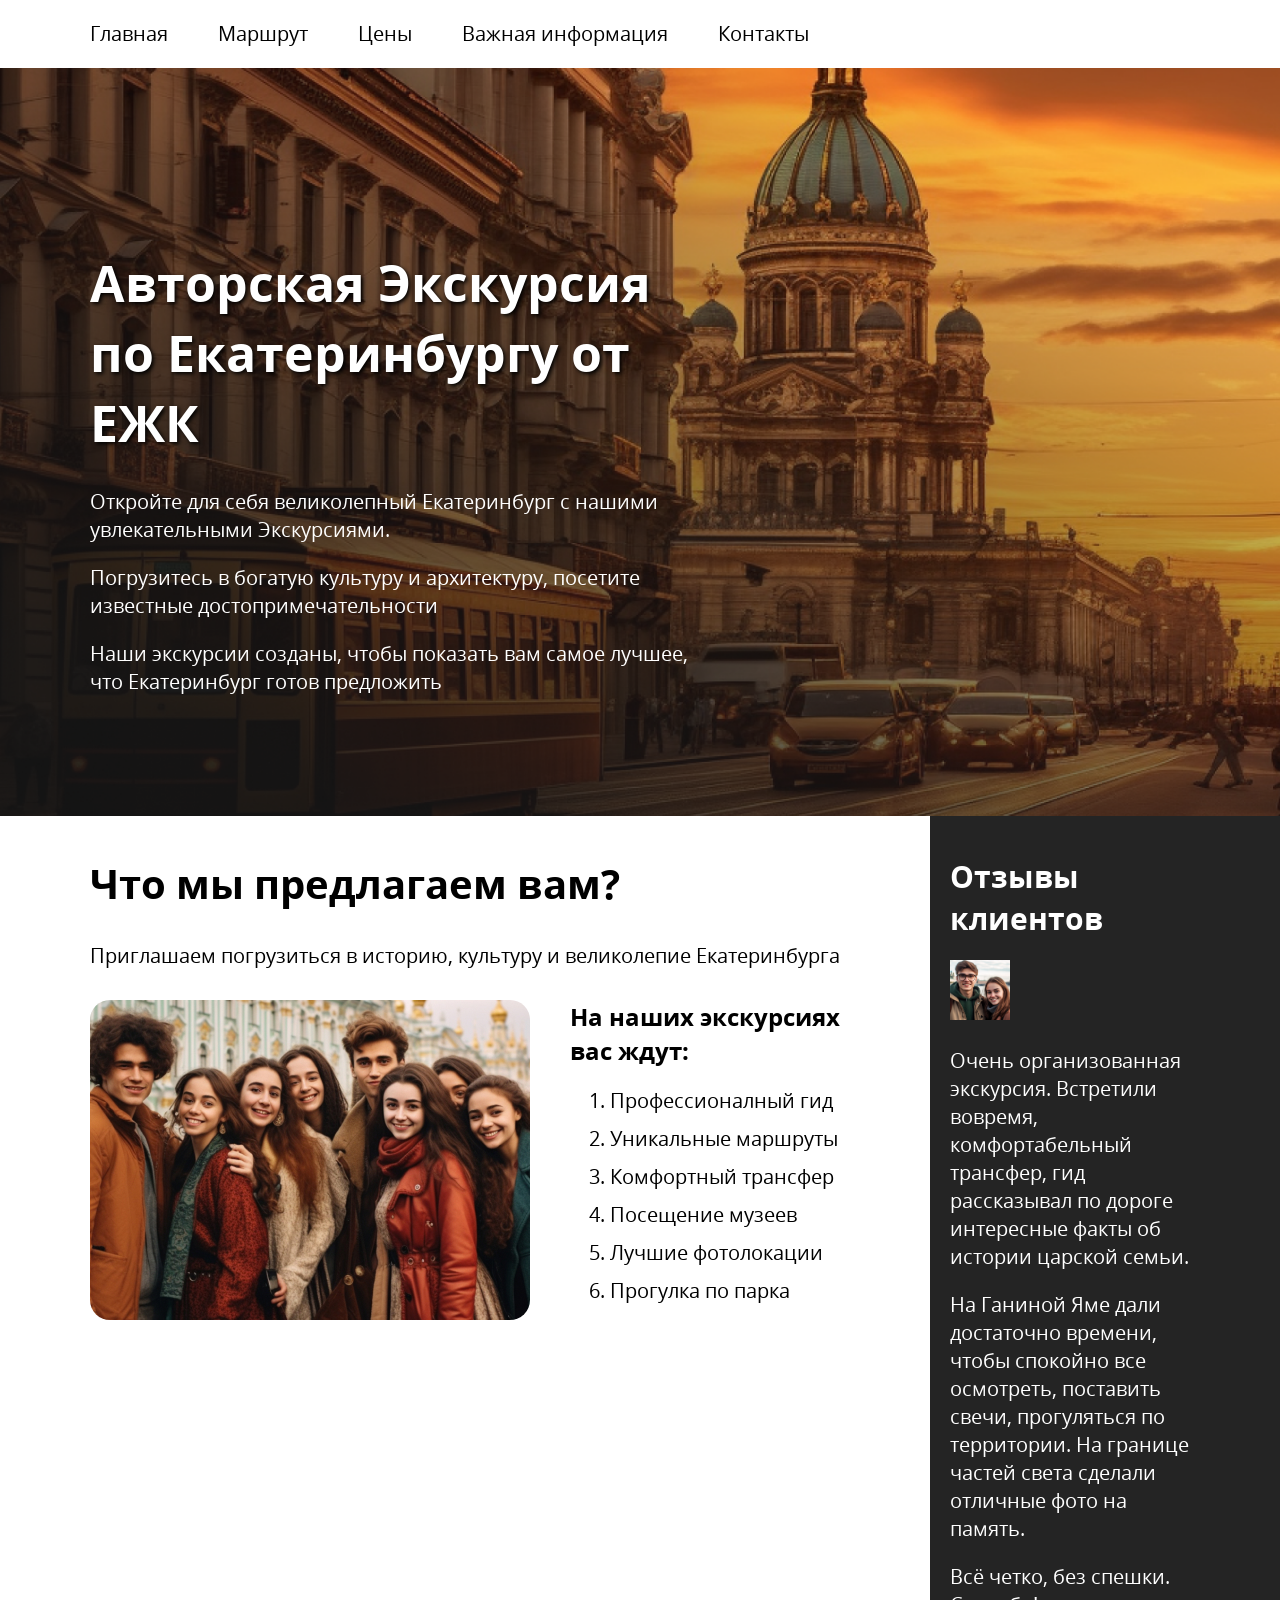
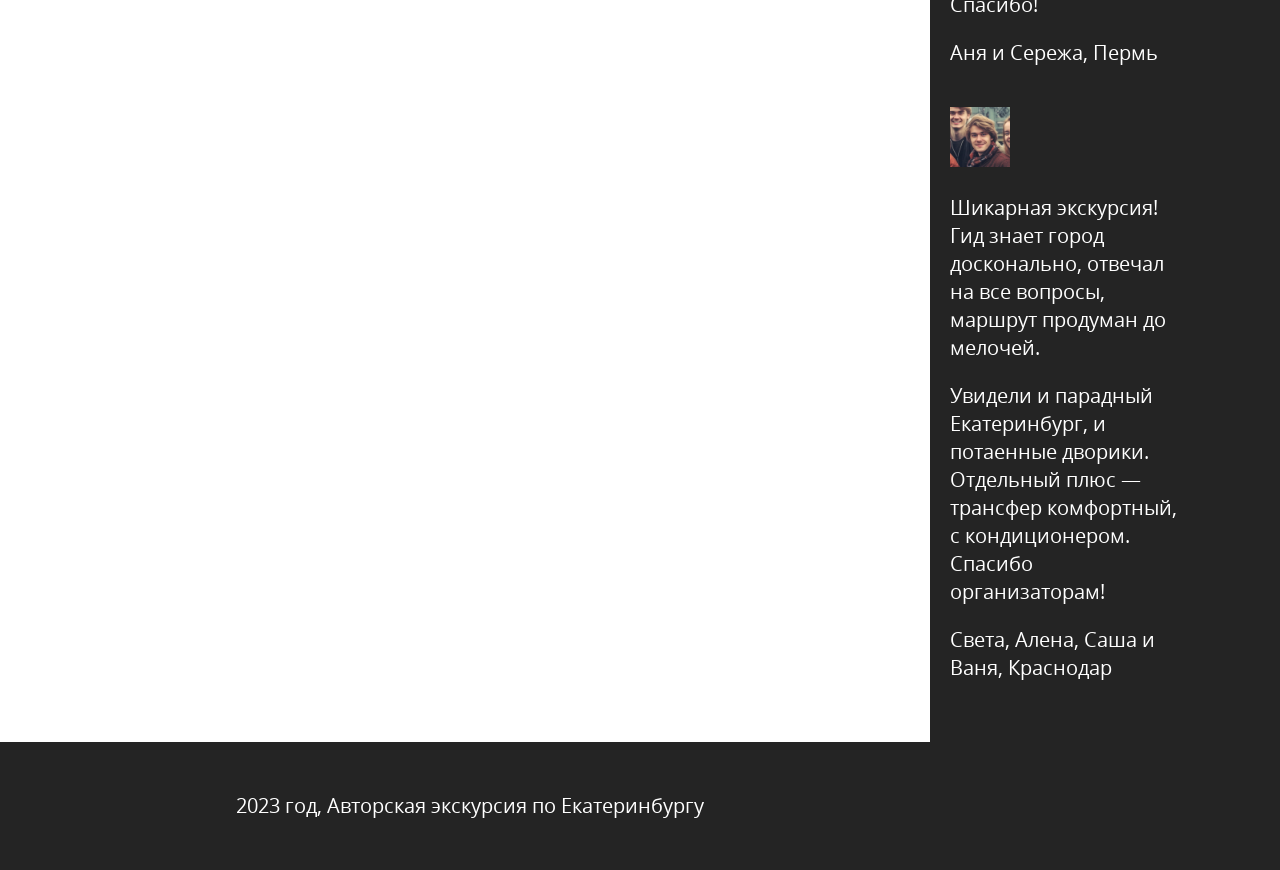
==== commit 9250b076: "Update index.html" ====
--- a/docs/index.html
+++ b/docs/index.html
@@ -22,7 +22,7 @@
             <a class="navbar-link" href="prices.html">Цены</a>
           </li>
           <li class="navbar-item">
-            <a class="navbar-link" href="excursions.html">Другие экскурсии</a>
+            <a class="navbar-link" href="excursions.html">Важная информация</a>
           </li>
           <li class="navbar-item">
             <a class="navbar-link" href="contacts.html">Контакты</a>
